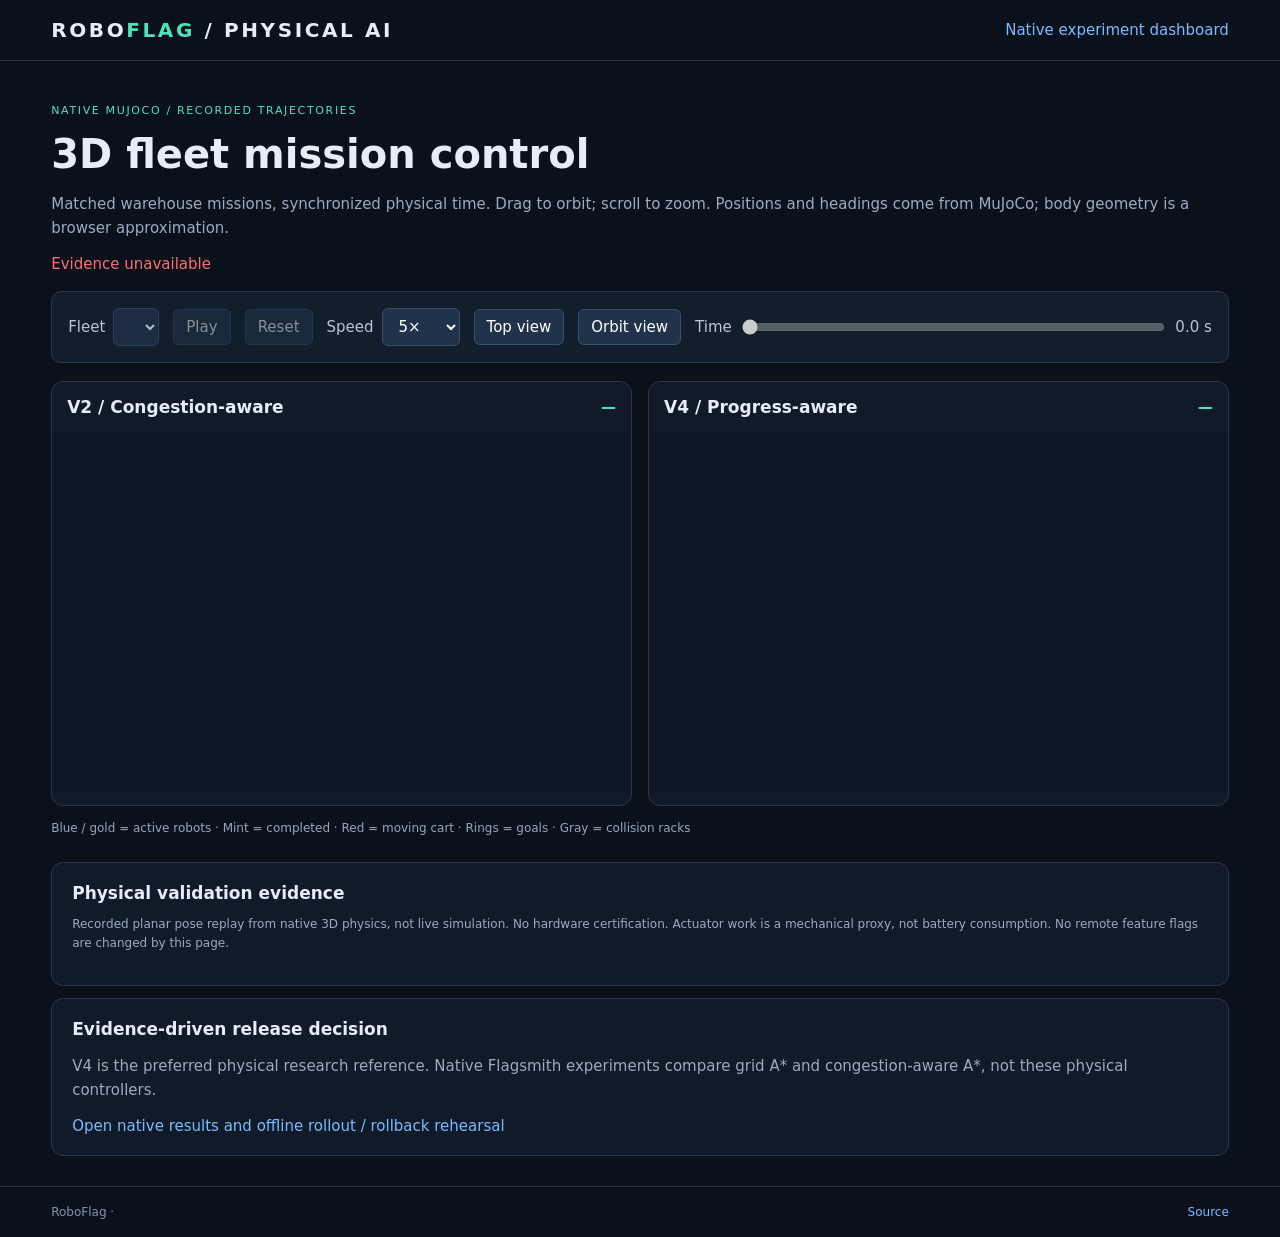
==== dashboard/physics.html @ 2976f695 "Build native pose-driven interactive 3D fleet preview and browser validation" ====
<!doctype html><html lang="en"><head><meta charset="utf-8"><meta name="viewport" content="width=device-width,initial-scale=1"><title>RoboFlag | Physical mission control</title><link rel="stylesheet" href="style.css"><link rel="stylesheet" href="physics.css"></head><body><header><div class="brand">ROBO<span>FLAG</span> / PHYSICAL AI</div><a href="index.html">Native experiment dashboard</a></header><main><p class="eyebrow">NATIVE MUJOCO / RECORDED TRAJECTORIES</p><h1>3D fleet mission control</h1><p>Matched warehouse missions, synchronized physical time. Drag to orbit; scroll to zoom. Positions and headings come from MuJoCo; body geometry is a browser approximation.</p><div id="physicalError" role="alert"></div><section class="controls"><label>Fleet <select id="fleetSize" disabled></select></label><button id="physicalPlay" disabled>Play</button><button id="physicalReset" disabled>Reset</button><label>Speed <select id="physicalSpeed"><option value="1">1×</option><option value="5" selected>5×</option><option value="15">15×</option></select></label><button id="topView">Top view</button><button id="orbitView">Orbit view</button><label class="timeline">Time <input id="physicalTime" type="range" min="0" max="0" step=".05" value="0" disabled><output id="physicalClock">0.0 s</output></label></section><section class="panels"><article><div class="panelhead"><h2>V2 / Congestion-aware</h2><strong id="leftCount">—</strong></div><canvas id="leftScene" width="820" height="510" aria-label="V2 physical fleet"></canvas><p id="leftMetrics"></p></article><article><div class="panelhead"><h2>V4 / Progress-aware</h2><strong id="rightCount">—</strong></div><canvas id="rightScene" width="820" height="510" aria-label="V4 physical fleet"></canvas><p id="rightMetrics"></p></article></section><div class="legend">Blue / gold = active robots · Mint = completed · Red = moving cart · Rings = goals · Gray = collision racks</div><section class="report"><h2>Physical validation evidence</h2><div id="physicalEvidence"></div><p class="note">Recorded planar pose replay from native 3D physics, not live simulation. No hardware certification. Actuator work is a mechanical proxy, not battery consumption. No remote feature flags are changed by this page.</p></section><section class="report"><h2>Evidence-driven release decision</h2><p>V4 is the preferred physical research reference. Native Flagsmith experiments compare grid A* and congestion-aware A*, not these physical controllers.</p><a href="index.html">Open native results and offline rollout / rollback rehearsal</a></section></main><footer>RoboFlag · <a href="https://github.com/lalitkumar790/RoboFlag/tree/mission-control-3d">Source</a></footer><script src="physics.js"></script></body></html>
---- dashboard/style.css ----
*{box-sizing:border-box}body{margin:0;background:#0b111b;color:#e5edf8;font:15px system-ui,sans-serif}header,footer{padding:18px 4%;border-bottom:1px solid #243347;display:flex;justify-content:space-between;align-items:center;gap:12px;flex-wrap:wrap}.brand{font-size:20px;font-weight:800;letter-spacing:.13em}.brand span,.eyebrow{color:#4de3ba}.brand small{font-size:10px;color:#8c9caf}.status{font-size:11px;color:#f1c77a;letter-spacing:.08em}main{max-width:1500px;margin:auto;padding:30px 4%}.intro{display:flex;justify-content:space-between;align-items:center;gap:18px;flex-wrap:wrap}h1{font-size:40px;margin:4px 0}h2{font-size:17px;margin:0}p{color:#9aacc1;line-height:1.6}.eyebrow{font-size:11px;letter-spacing:.15em}a{color:#7bbcff;text-decoration:none}a:hover{text-decoration:underline}.controls{display:flex;gap:14px;align-items:center;flex-wrap:wrap;padding:16px;background:#131e2d;border:1px solid #26384d;border-radius:10px;margin:18px 0}label{display:flex;align-items:center;gap:8px;color:#b7c5d8}select,button{background:#20334a;color:#fff;border:1px solid #38506c;border-radius:6px;padding:8px 12px;font:inherit}button:not(:disabled){cursor:pointer}button:disabled{opacity:.5}.timeline{flex:1;min-width:180px}.timeline input{flex:1;min-width:70px;accent-color:#4de3ba}.panels{display:grid;grid-template-columns:1fr 1fr;gap:16px}article,.report{border:1px solid #26384d;border-radius:12px;background:#101a28;overflow:hidden}.panelhead{padding:15px;display:flex;justify-content:space-between;gap:10px;align-items:center}.panelhead strong{color:#4de3ba;font-variant-numeric:tabular-nums}canvas{display:block;width:100%;height:auto;background:#0e1725}article p{padding:0 15px;font-size:13px}.legend{font-size:12px;color:#95a7bd;padding:15px 0}.danger{color:#f87171}.good{color:#4de3ba}.report{padding:20px;margin-top:12px}.metric{display:grid;grid-template-columns:minmax(110px,1fr) 1fr 1fr;gap:12px;align-items:center;border-top:1px solid #29394c;padding:12px 0}.metric small{color:#9aacc1}.metric strong{display:block;font-variant-numeric:tabular-nums}.bar{height:6px;border-radius:4px;margin-top:6px;background:#26384d;overflow:hidden}.bar i{display:block;height:100%;background:#4de3ba}.metric div:last-child i{background:#6ba8ff}.note{font-size:12px}#error{color:#f87171}footer{font-size:12px;color:#8294ab;border-top:1px solid #243347;border-bottom:0}@media(max-width:780px){.panels{grid-template-columns:1fr}h1{font-size:32px}.brand small{display:none}}

.audit{display:grid;grid-template-columns:repeat(5,minmax(0,1fr));gap:8px;padding:14px 0;border-top:1px solid #29394c;font-size:13px;overflow-wrap:anywhere}@media(max-width:600px){.audit{grid-template-columns:1fr 1fr}}
---- dashboard/physics.css ----
canvas{touch-action:none;cursor:grab}canvas:active{cursor:grabbing}#physicalError{color:#f87171}#physicalEvidence section{border-top:1px solid #29394c;padding:12px 0}.panels>*{min-width:0}select{max-width:100%}
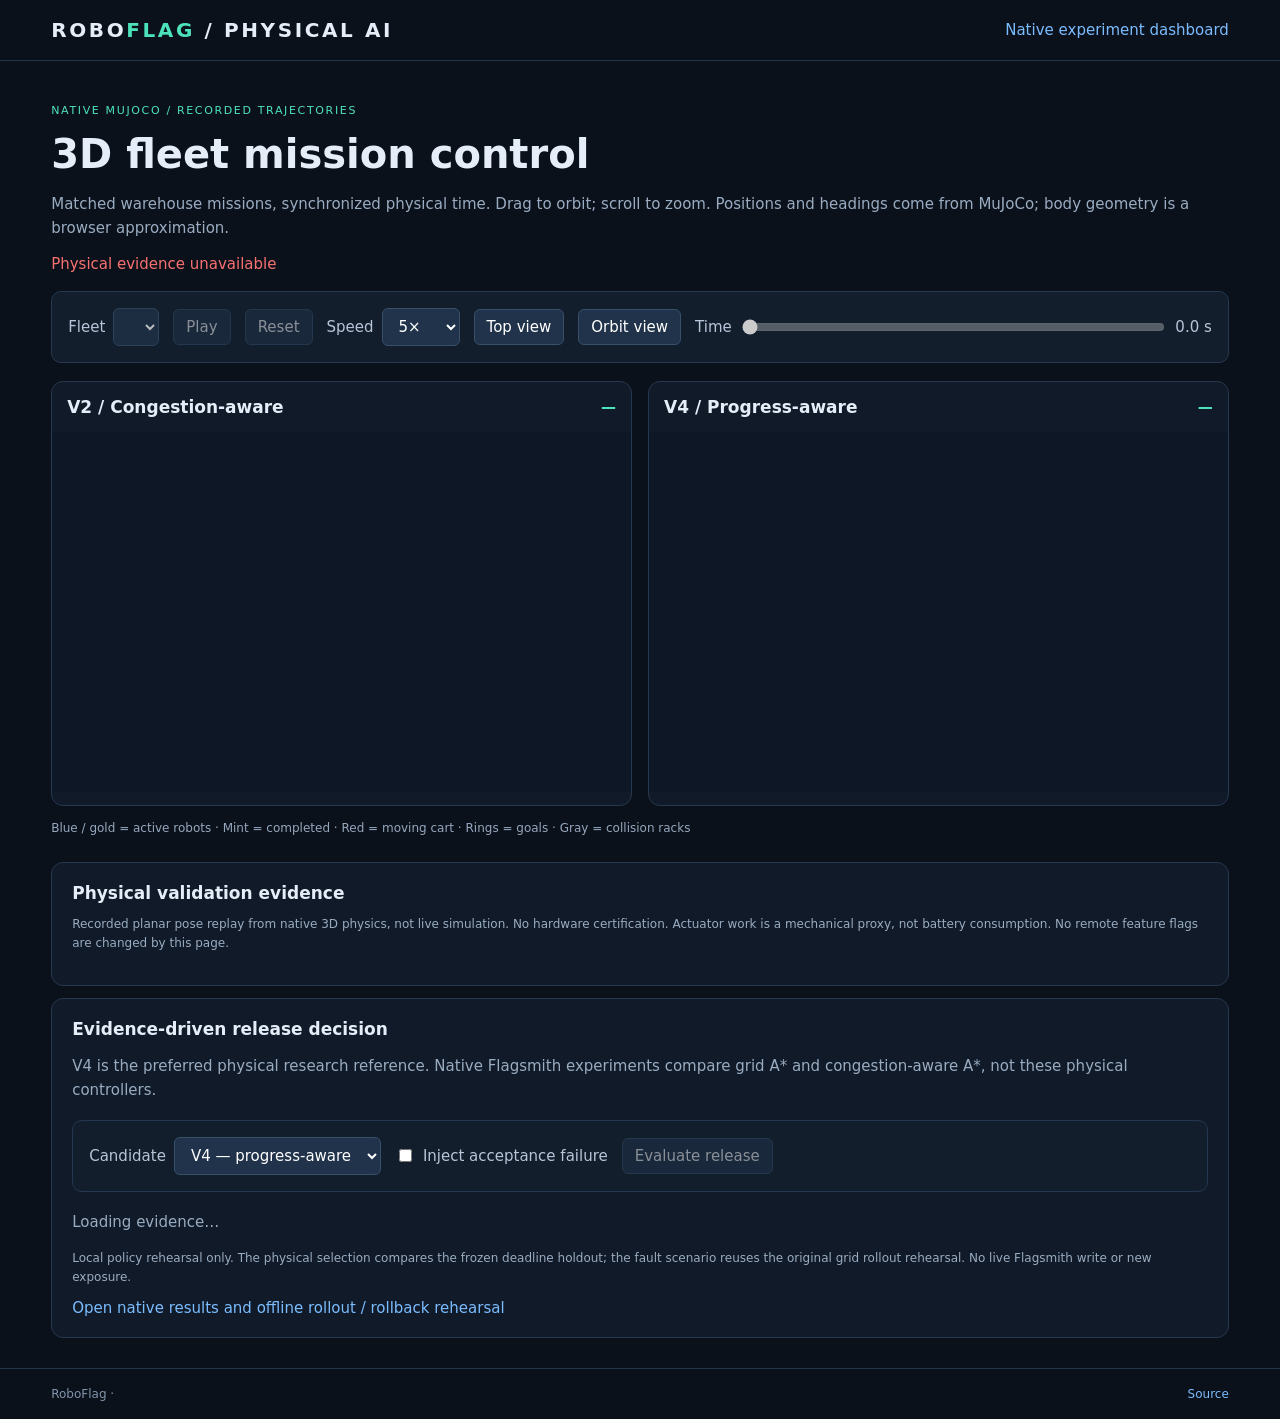
==== commit bdc1049d: "Integrate frozen holdout and evidence-driven offline release decision demo" ====
--- a/dashboard/physics.html
+++ b/dashboard/physics.html
@@ -1 +1 @@
-<!doctype html><html lang="en"><head><meta charset="utf-8"><meta name="viewport" content="width=device-width,initial-scale=1"><title>RoboFlag | Physical mission control</title><link rel="stylesheet" href="style.css"><link rel="stylesheet" href="physics.css"></head><body><header><div class="brand">ROBO<span>FLAG</span> / PHYSICAL AI</div><a href="index.html">Native experiment dashboard</a></header><main><p class="eyebrow">NATIVE MUJOCO / RECORDED TRAJECTORIES</p><h1>3D fleet mission control</h1><p>Matched warehouse missions, synchronized physical time. Drag to orbit; scroll to zoom. Positions and headings come from MuJoCo; body geometry is a browser approximation.</p><div id="physicalError" role="alert"></div><section class="controls"><label>Fleet <select id="fleetSize" disabled></select></label><button id="physicalPlay" disabled>Play</button><button id="physicalReset" disabled>Reset</button><label>Speed <select id="physicalSpeed"><option value="1">1×</option><option value="5" selected>5×</option><option value="15">15×</option></select></label><button id="topView">Top view</button><button id="orbitView">Orbit view</button><label class="timeline">Time <input id="physicalTime" type="range" min="0" max="0" step=".05" value="0" disabled><output id="physicalClock">0.0 s</output></label></section><section class="panels"><article><div class="panelhead"><h2>V2 / Congestion-aware</h2><strong id="leftCount">—</strong></div><canvas id="leftScene" width="820" height="510" aria-label="V2 physical fleet"></canvas><p id="leftMetrics"></p></article><article><div class="panelhead"><h2>V4 / Progress-aware</h2><strong id="rightCount">—</strong></div><canvas id="rightScene" width="820" height="510" aria-label="V4 physical fleet"></canvas><p id="rightMetrics"></p></article></section><div class="legend">Blue / gold = active robots · Mint = completed · Red = moving cart · Rings = goals · Gray = collision racks</div><section class="report"><h2>Physical validation evidence</h2><div id="physicalEvidence"></div><p class="note">Recorded planar pose replay from native 3D physics, not live simulation. No hardware certification. Actuator work is a mechanical proxy, not battery consumption. No remote feature flags are changed by this page.</p></section><section class="report"><h2>Evidence-driven release decision</h2><p>V4 is the preferred physical research reference. Native Flagsmith experiments compare grid A* and congestion-aware A*, not these physical controllers.</p><a href="index.html">Open native results and offline rollout / rollback rehearsal</a></section></main><footer>RoboFlag · <a href="https://github.com/lalitkumar790/RoboFlag/tree/mission-control-3d">Source</a></footer><script src="physics.js"></script></body></html>+<!doctype html><html lang="en"><head><meta charset="utf-8"><meta name="viewport" content="width=device-width,initial-scale=1"><title>RoboFlag | Physical mission control</title><link rel="stylesheet" href="style.css"><link rel="stylesheet" href="physics.css"></head><body><header><div class="brand">ROBO<span>FLAG</span> / PHYSICAL AI</div><a href="index.html">Native experiment dashboard</a></header><main><p class="eyebrow">NATIVE MUJOCO / RECORDED TRAJECTORIES</p><h1>3D fleet mission control</h1><p>Matched warehouse missions, synchronized physical time. Drag to orbit; scroll to zoom. Positions and headings come from MuJoCo; body geometry is a browser approximation.</p><div id="physicalError" role="alert"></div><section class="controls"><label>Fleet <select id="fleetSize" disabled></select></label><button id="physicalPlay" disabled>Play</button><button id="physicalReset" disabled>Reset</button><label>Speed <select id="physicalSpeed"><option value="1">1×</option><option value="5" selected>5×</option><option value="15">15×</option></select></label><button id="topView">Top view</button><button id="orbitView">Orbit view</button><label class="timeline">Time <input id="physicalTime" type="range" min="0" max="0" step=".05" value="0" disabled><output id="physicalClock">0.0 s</output></label></section><section class="panels"><article><div class="panelhead"><h2>V2 / Congestion-aware</h2><strong id="leftCount">—</strong></div><canvas id="leftScene" width="820" height="510" aria-label="V2 physical fleet"></canvas><p id="leftMetrics"></p></article><article><div class="panelhead"><h2>V4 / Progress-aware</h2><strong id="rightCount">—</strong></div><canvas id="rightScene" width="820" height="510" aria-label="V4 physical fleet"></canvas><p id="rightMetrics"></p></article></section><div class="legend">Blue / gold = active robots · Mint = completed · Red = moving cart · Rings = goals · Gray = collision racks</div><section class="report"><h2>Physical validation evidence</h2><div id="physicalEvidence"></div><p class="note">Recorded planar pose replay from native 3D physics, not live simulation. No hardware certification. Actuator work is a mechanical proxy, not battery consumption. No remote feature flags are changed by this page.</p></section><section class="report"><h2>Evidence-driven release decision</h2><p>V4 is the preferred physical research reference. Native Flagsmith experiments compare grid A* and congestion-aware A*, not these physical controllers.</p><div class="controls"><label>Candidate <select id="candidate"><option value="V4">V4 — progress-aware</option><option value="V5b">V5b — cycle-aware</option><option value="V6">V6 — deadline-aware</option></select></label><label><input type="checkbox" id="injectFault"> Inject acceptance failure</label><button id="evaluateRelease" disabled>Evaluate release</button></div><p id="releaseDecision" aria-live="polite">Loading evidence…</p><div id="releaseStages"></div><p class="note">Local policy rehearsal only. The physical selection compares the frozen deadline holdout; the fault scenario reuses the original grid rollout rehearsal. No live Flagsmith write or new exposure.</p><a href="index.html">Open native results and offline rollout / rollback rehearsal</a></section></main><footer>RoboFlag · <a href="https://github.com/lalitkumar790/RoboFlag/tree/mission-control-3d">Source</a></footer><script src="physics.js"></script></body></html>
